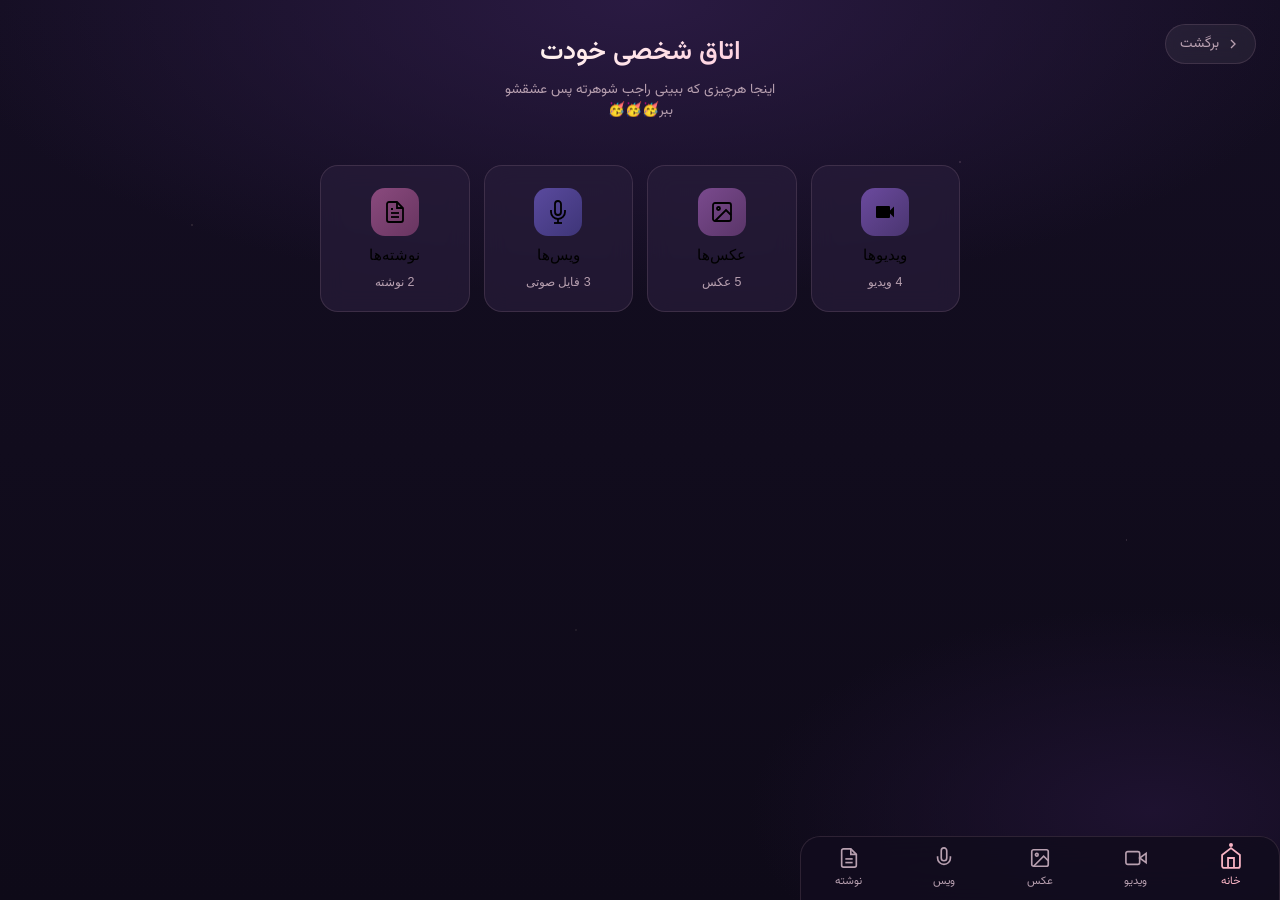
==== private.html @ 67fbe172 "Add files via upload" ====
<!DOCTYPE html>
<html lang="fa" dir="rtl">
<head>
  <meta charset="UTF-8">
  <meta name="viewport" content="width=device-width, initial-scale=1, viewport-fit=cover">
  <meta name="theme-color" content="#0e0a18">
  <meta name="description" content="اتاق خصوصی — Mimi">
  <title>اتاق خصوصی · Mimi</title>
  <link rel="preconnect" href="https://fonts.googleapis.com">
  <link rel="preconnect" href="https://fonts.gstatic.com" crossorigin>
  <link href="https://fonts.googleapis.com/css2?family=Vazirmatn:wght@300;400;500;600;700&display=swap" rel="stylesheet">
  <link rel="stylesheet" href="./css/main.css">
  <link rel="stylesheet" href="./css/private.css">
  <link rel="stylesheet" href="./css/animations.css">
  <link rel="stylesheet" href="./css/responsive.css">
</head>
<body class="private-page">
  <div class="private-bg" aria-hidden="true"></div>

  <header class="priv-header">
    <button class="back-btn" id="backBtn" type="button" aria-label="برگشت به صفحه اصلی">
      <svg width="16" height="16" viewBox="0 0 24 24" fill="none" stroke="currentColor" stroke-width="2">
        <path d="M9 18l6-6-6-6"/>
      </svg>
      برگشت
    </button>
    <h1 class="priv-title">اتاق شخصی خودت</h1>
    <p class="priv-subtitle">اینجا هرچیزی که ببینی راجب شوهرته پس عشقشو ببر🥳🥳🥳</p>
  </header>

  <div class="sections-wrap">
    <!-- Home / Categories -->
    <section class="section active" id="section-home" aria-label="صفحه اصلی خصوصی">
      <div class="cat-grid stagger">
        <button class="cat-card" data-section="videos" type="button">
          <div class="cat-icon videos" aria-hidden="true">
            <svg width="24" height="24" viewBox="0 0 24 24" fill="currentColor"><path d="M17 10.5V7a1 1 0 0 0-1-1H4a1 1 0 0 0-1 1v10a1 1 0 0 0 1 1h12a1 1 0 0 0 1-1v-3.5l4 4v-11l-4 4z"/></svg>
          </div>
          <span class="cat-label">ویدیوها</span>
          <span class="cat-count">—</span>
        </button>
        <button class="cat-card" data-section="photos" type="button">
          <div class="cat-icon photos" aria-hidden="true">
            <svg width="24" height="24" viewBox="0 0 24 24" fill="none" stroke="currentColor" stroke-width="1.8"><rect x="3" y="3" width="18" height="18" rx="2"/><circle cx="8.5" cy="8.5" r="1.5"/><path d="M21 15l-5-5L5 21"/></svg>
          </div>
          <span class="cat-label">عکس‌ها</span>
          <span class="cat-count">—</span>
        </button>
        <button class="cat-card" data-section="voices" type="button">
          <div class="cat-icon voices" aria-hidden="true">
            <svg width="24" height="24" viewBox="0 0 24 24" fill="none" stroke="currentColor" stroke-width="1.8"><path d="M12 1a3 3 0 0 0-3 3v8a3 3 0 0 0 6 0V4a3 3 0 0 0-3-3z"/><path d="M19 10v2a7 7 0 0 1-14 0v-2"/><line x1="12" y1="19" x2="12" y2="23"/><line x1="8" y1="23" x2="16" y2="23"/></svg>
          </div>
          <span class="cat-label">ویس‌ها</span>
          <span class="cat-count">—</span>
        </button>
        <button class="cat-card" data-section="texts" type="button">
          <div class="cat-icon texts" aria-hidden="true">
            <svg width="24" height="24" viewBox="0 0 24 24" fill="none" stroke="currentColor" stroke-width="1.8"><path d="M14 2H6a2 2 0 0 0-2 2v16a2 2 0 0 0 2 2h12a2 2 0 0 0 2-2V8z"/><path d="M14 2v6h6"/><line x1="16" y1="13" x2="8" y2="13"/><line x1="16" y1="17" x2="8" y2="17"/><line x1="10" y1="9" x2="8" y2="9"/></svg>
          </div>
          <span class="cat-label">نوشته‌ها</span>
          <span class="cat-count">—</span>
        </button>
      </div>
    </section>

    <!-- Videos -->
    <section class="section" id="section-videos" aria-label="ویدیوها">
      <div class="media-header">
        <h2 class="media-title">ویدیوها</h2>
        <span class="media-count" id="videoCount"></span>
      </div>
      <div class="video-grid" id="videoGrid"></div>
    </section>

    <!-- Photos -->
    <section class="section" id="section-photos" aria-label="عکس‌ها">
      <div class="media-header">
        <h2 class="media-title">عکس‌ها</h2>
        <span class="media-count" id="photoCount"></span>
      </div>
      <div class="photo-grid" id="photoGrid"></div>
    </section>

    <!-- Voices -->
    <section class="section" id="section-voices" aria-label="ویس‌ها">
      <div class="media-header">
        <h2 class="media-title">ویس‌ها</h2>
        <span class="media-count" id="voiceCount"></span>
      </div>
      <div class="voice-list" id="voiceList"></div>
    </section>

    <!-- Texts -->
    <section class="section" id="section-texts" aria-label="نوشته‌ها">
      <div class="media-header">
        <h2 class="media-title">نوشته‌ها</h2>
        <span class="media-count" id="textCount"></span>
      </div>
      <div class="text-list" id="textList"></div>
    </section>
  </div>

  <!-- Bottom Nav -->
  <nav class="bottom-nav" aria-label="منوی بخش‌ها">
    <button class="nav-item active" data-section="home" type="button" aria-label="خانه">
      <svg viewBox="0 0 24 24" fill="none" stroke="currentColor" stroke-width="1.8"><path d="M3 9l9-7 9 7v11a2 2 0 0 1-2 2H5a2 2 0 0 1-2-2z"/><polyline points="9 22 9 12 15 12 15 22"/></svg>
      <span>خانه</span>
    </button>
    <button class="nav-item" data-section="videos" type="button" aria-label="ویدیوها">
      <svg viewBox="0 0 24 24" fill="none" stroke="currentColor" stroke-width="1.8"><polygon points="23 7 16 12 23 17 23 7"/><rect x="1" y="5" width="15" height="14" rx="2"/></svg>
      <span>ویدیو</span>
    </button>
    <button class="nav-item" data-section="photos" type="button" aria-label="عکس‌ها">
      <svg viewBox="0 0 24 24" fill="none" stroke="currentColor" stroke-width="1.8"><rect x="3" y="3" width="18" height="18" rx="2"/><circle cx="8.5" cy="8.5" r="1.5"/><path d="M21 15l-5-5L5 21"/></svg>
      <span>عکس</span>
    </button>
    <button class="nav-item" data-section="voices" type="button" aria-label="ویس‌ها">
      <svg viewBox="0 0 24 24" fill="none" stroke="currentColor" stroke-width="1.8"><path d="M12 1a3 3 0 0 0-3 3v8a3 3 0 0 0 6 0V4a3 3 0 0 0-3-3z"/><path d="M19 10v2a7 7 0 0 1-14 0v-2"/></svg>
      <span>ویس</span>
    </button>
    <button class="nav-item" data-section="texts" type="button" aria-label="نوشته‌ها">
      <svg viewBox="0 0 24 24" fill="none" stroke="currentColor" stroke-width="1.8"><path d="M14 2H6a2 2 0 0 0-2 2v16a2 2 0 0 0 2 2h12a2 2 0 0 0 2-2V8z"/><path d="M14 2v6h6"/><line x1="16" y1="13" x2="8" y2="13"/><line x1="16" y1="17" x2="8" y2="17"/></svg>
      <span>نوشته</span>
    </button>
  </nav>

  <!-- Lightbox -->
  <div class="lightbox" id="lightbox" role="dialog" aria-modal="true" aria-label="نمایش عکس">
    <button class="lightbox-close" id="lightboxClose" type="button" aria-label="بستن">
      <svg width="20" height="20" viewBox="0 0 24 24" fill="none" stroke="currentColor" stroke-width="2"><path d="M18 6L6 18M6 6l12 12"/></svg>
    </button>
    <button class="lightbox-nav lightbox-prev" id="lightboxPrev" type="button" aria-label="عکس قبلی">
      <svg width="22" height="22" viewBox="0 0 24 24" fill="none" stroke="currentColor" stroke-width="2"><path d="M9 18l6-6-6-6"/></svg>
    </button>
    <button class="lightbox-nav lightbox-next" id="lightboxNext" type="button" aria-label="عکس بعدی">
      <svg width="22" height="22" viewBox="0 0 24 24" fill="none" stroke="currentColor" stroke-width="2"><path d="M15 18l-6-6 6-6"/></svg>
    </button>
    <div class="lightbox-img-wrap">
      <img class="lightbox-img" id="lightboxImg" src="" alt="">
    </div>
    <p class="lightbox-caption" id="lightboxCaption"></p>
  </div>

  <!-- Video Modal -->
  <div class="video-modal" id="videoModal" role="dialog" aria-modal="true" aria-label="پخش ویدیو">
    <button class="video-modal-close" id="videoModalClose" type="button" aria-label="بستن">
      <svg width="20" height="20" viewBox="0 0 24 24" fill="none" stroke="currentColor" stroke-width="2"><path d="M18 6L6 18M6 6l12 12"/></svg>
    </button>
    <div class="video-player-wrap">
      <video id="videoPlayer" controls playsinline preload="metadata"></video>
      <p class="video-modal-title" id="videoModalTitle"></p>
    </div>
  </div>

  <!-- Text Reading Modal -->
  <div class="text-modal" id="textModal" role="dialog" aria-modal="true" aria-label="خواندن نوشته">
    <div class="text-modal-sheet">
      <div class="text-modal-handle" aria-hidden="true"></div>
      <h2 class="text-modal-title" id="textModalTitle"></h2>
      <p class="text-modal-date" id="textModalDate"></p>
      <div class="text-modal-body" id="textModalBody"></div>
      <button class="text-modal-close-btn" id="textModalClose" type="button">بستن</button>
    </div>
  </div>

  <script src="./js/storage.js"></script>
  <script src="./js/media.js"></script>
  <script src="./js/private.js"></script>
</body>
</html>
---- css/main.css ----
/* ===== Mimi - Main Public Page Styles ===== */
:root {
  --bg-deep: #0f0a1a;
  --bg-mid: #1a1229;
  --bg-soft: #2a1f3d;
  --accent: #f8b4c4;
  --accent-soft: #ffd6e0;
  --accent-pink: #ff8fab;
  --text-primary: #fff8f5;
  --text-secondary: #e8d5e0;
  --text-muted: #b8a0b0;
  --glass: rgba(255, 255, 255, 0.08);
  --glass-border: rgba(255, 255, 255, 0.12);
  --shadow-soft: 0 8px 32px rgba(0, 0, 0, 0.35);
  --radius: 20px;
  --radius-sm: 14px;
  --font-main: 'Vazirmatn', 'Tahoma', system-ui, sans-serif;
  --transition: 0.28s cubic-bezier(0.4, 0, 0.2, 1);
}

*,
*::before,
*::after {
  box-sizing: border-box;
  margin: 0;
  padding: 0;
}

html {
  font-size: 16px;
  -webkit-text-size-adjust: 100%;
  scroll-behavior: smooth;
}

body {
  font-family: var(--font-main);
  background: var(--bg-deep);
  color: var(--text-primary);
  min-height: 100dvh;
  overflow-x: hidden;
  line-height: 1.6;
  direction: rtl;
  -webkit-font-smoothing: antialiased;
}

/* Background scene */
.scene {
  position: fixed;
  inset: 0;
  z-index: 0;
  background:
    radial-gradient(ellipse 120% 80% at 50% 20%, #3d2a5c 0%, transparent 55%),
    radial-gradient(ellipse 80% 60% at 80% 80%, #2a1840 0%, transparent 50%),
    linear-gradient(180deg, #1a1028 0%, #0f0a1a 100%);
  overflow: hidden;
}

.scene::before {
  content: '';
  position: absolute;
  inset: 0;
  background-image:
    radial-gradient(1.5px 1.5px at 20% 30%, rgba(255, 220, 180, 0.7), transparent),
    radial-gradient(1px 1px at 70% 15%, rgba(255, 200, 220, 0.6), transparent),
    radial-gradient(1.5px 1.5px at 40% 70%, rgba(255, 230, 200, 0.5), transparent),
    radial-gradient(1px 1px at 85% 55%, rgba(255, 210, 230, 0.55), transparent),
    radial-gradient(1px 1px at 10% 80%, rgba(255, 220, 200, 0.4), transparent),
    radial-gradient(1.5px 1.5px at 55% 40%, rgba(255, 200, 210, 0.5), transparent);
  background-size: 100% 100%;
  animation: twinkle 8s ease-in-out infinite alternate;
  pointer-events: none;
}

@keyframes twinkle {
  0% { opacity: 0.6; }
  100% { opacity: 1; }
}

/* Soft window glow */
.window-glow {
  position: absolute;
  top: 8%;
  left: 50%;
  transform: translateX(-50%);
  width: min(90vw, 420px);
  height: min(55vh, 480px);
  background: radial-gradient(ellipse at center, rgba(255, 180, 200, 0.18) 0%, transparent 70%);
  border-radius: 50% 50% 40% 40%;
  filter: blur(40px);
  pointer-events: none;
  z-index: 1;
}

/* Main content */
.main-content {
  position: relative;
  z-index: 10;
  min-height: 100dvh;
  display: flex;
  flex-direction: column;
  align-items: center;
  justify-content: center;
  padding: 24px 20px 40px;
  text-align: center;
}

.logo {
  font-size: clamp(2.8rem, 10vw, 4.2rem);
  font-weight: 600;
  letter-spacing: 0.02em;
  background: linear-gradient(135deg, #fff5f0 0%, #ffd0e0 40%, #f8b4c4 100%);
  -webkit-background-clip: text;
  background-clip: text;
  color: transparent;
  text-shadow: 0 0 40px rgba(255, 180, 200, 0.35);
  margin-bottom: 8px;
  animation: fadeUp 0.9s ease both;
}

.greeting {
  font-size: clamp(1.05rem, 3.5vw, 1.25rem);
  color: var(--text-secondary);
  margin-bottom: 6px;
  animation: fadeUp 0.9s 0.15s ease both;
}

.sub-greeting {
  font-size: clamp(0.9rem, 3vw, 1.05rem);
  color: var(--text-muted);
  margin-bottom: 28px;
  max-width: 280px;
  animation: fadeUp 0.9s 0.25s ease both;
}

.cta-btn {
  display: inline-flex;
  align-items: center;
  gap: 8px;
  padding: 14px 28px;
  background: linear-gradient(135deg, rgba(255, 180, 200, 0.25), rgba(255, 150, 180, 0.18));
  border: 1px solid rgba(255, 200, 220, 0.35);
  border-radius: 999px;
  color: var(--text-primary);
  font-size: 0.98rem;
  font-family: inherit;
  cursor: pointer;
  transition: var(--transition);
  backdrop-filter: blur(12px);
  -webkit-backdrop-filter: blur(12px);
  box-shadow: 0 4px 24px rgba(255, 150, 180, 0.15);
  animation: fadeUp 0.9s 0.35s ease both;
  min-height: 48px;
}

.cta-btn:hover {
  background: linear-gradient(135deg, rgba(255, 180, 200, 0.35), rgba(255, 150, 180, 0.28));
  transform: translateY(-2px);
  box-shadow: 0 8px 28px rgba(255, 150, 180, 0.25);
}

.cta-btn:active {
  transform: scale(0.97);
}

/* Lock button */
.lock-btn {
  position: fixed;
  top: 18px;
  left: 18px;
  z-index: 100;
  width: 46px;
  height: 46px;
  border-radius: 50%;
  background: var(--glass);
  border: 1px solid var(--glass-border);
  backdrop-filter: blur(16px);
  -webkit-backdrop-filter: blur(16px);
  display: flex;
  align-items: center;
  justify-content: center;
  cursor: pointer;
  transition: var(--transition);
  box-shadow: var(--shadow-soft);
  color: var(--accent-soft);
}

.lock-btn svg {
  width: 20px;
  height: 20px;
  transition: var(--transition);
}

.lock-btn:hover {
  background: rgba(255, 180, 200, 0.18);
  border-color: rgba(255, 200, 220, 0.4);
  box-shadow: 0 0 20px rgba(255, 180, 200, 0.25);
}

.lock-btn:hover svg {
  transform: scale(1.08);
}

.lock-btn:active {
  transform: scale(0.92);
}

/* Send photo button (near lock) */
.send-photo-btn {
  position: fixed;
  top: 18px;
  right: 18px;
  z-index: 100;
  display: inline-flex;
  align-items: center;
  gap: 8px;
  padding: 10px 14px;
  min-height: 46px;
  border-radius: 999px;
  background: var(--glass);
  border: 1px solid var(--glass-border);
  backdrop-filter: blur(16px);
  -webkit-backdrop-filter: blur(16px);
  color: var(--accent-soft);
  font-size: 0.82rem;
  font-family: inherit;
  font-weight: 500;
  text-decoration: none;
  cursor: pointer;
  transition: var(--transition);
  box-shadow: var(--shadow-soft);
  max-width: calc(100vw - 90px);
}

.send-photo-btn svg {
  width: 18px;
  height: 18px;
  flex-shrink: 0;
}

.send-photo-btn span {
  white-space: nowrap;
  overflow: hidden;
  text-overflow: ellipsis;
}

.send-photo-btn:hover {
  background: rgba(255, 180, 200, 0.18);
  border-color: rgba(255, 200, 220, 0.4);
  box-shadow: 0 0 20px rgba(255, 180, 200, 0.22);
  color: var(--text-primary);
}

.send-photo-btn:active {
  transform: scale(0.96);
}

@media (max-width: 380px) {
  .send-photo-btn {
    padding: 10px 12px;
    font-size: 0.75rem;
    gap: 6px;
  }
  .send-photo-btn svg {
    width: 16px;
    height: 16px;
  }
}

/* Decorative elements */
.deco-heart {
  position: absolute;
  opacity: 0.15;
  pointer-events: none;
  animation: float 6s ease-in-out infinite;
}

.deco-heart.one {
  top: 18%;
  right: 12%;
  font-size: 1.4rem;
  animation-delay: 0s;
}

.deco-heart.two {
  bottom: 22%;
  left: 10%;
  font-size: 1.1rem;
  animation-delay: 2s;
}

@keyframes float {
  0%, 100% { transform: translateY(0); }
  50% { transform: translateY(-12px); }
}

@keyframes fadeUp {
  from {
    opacity: 0;
    transform: translateY(18px);
  }
  to {
    opacity: 1;
    transform: translateY(0);
  }
}

/* ===== Password Modal ===== */
.modal-overlay {
  position: fixed;
  inset: 0;
  z-index: 1000;
  background: rgba(10, 6, 18, 0.72);
  backdrop-filter: blur(10px);
  -webkit-backdrop-filter: blur(10px);
  display: flex;
  align-items: center;
  justify-content: center;
  padding: 20px;
  opacity: 0;
  visibility: hidden;
  transition: opacity 0.3s ease, visibility 0.3s ease;
}

.modal-overlay.active {
  opacity: 1;
  visibility: visible;
}

.modal {
  width: 100%;
  max-width: 340px;
  background: linear-gradient(160deg, rgba(45, 32, 65, 0.95), rgba(30, 20, 48, 0.98));
  border: 1px solid rgba(255, 200, 220, 0.18);
  border-radius: 24px;
  padding: 28px 24px 22px;
  box-shadow: 0 24px 60px rgba(0, 0, 0, 0.5);
  position: relative;
  transform: scale(0.92) translateY(12px);
  transition: transform 0.32s cubic-bezier(0.34, 1.4, 0.64, 1);
}

.modal-overlay.active .modal {
  transform: scale(1) translateY(0);
}

.modal.shake {
  animation: modalShake 0.45s ease;
}

@keyframes modalShake {
  0%, 100% { transform: translateX(0); }
  20% { transform: translateX(-8px); }
  40% { transform: translateX(8px); }
  60% { transform: translateX(-5px); }
  80% { transform: translateX(5px); }
}

.modal-close {
  position: absolute;
  top: 14px;
  left: 14px;
  width: 36px;
  height: 36px;
  border-radius: 50%;
  background: transparent;
  border: none;
  color: var(--text-muted);
  cursor: pointer;
  display: flex;
  align-items: center;
  justify-content: center;
  transition: var(--transition);
}

.modal-close:hover {
  color: var(--text-primary);
  background: rgba(255, 255, 255, 0.08);
}

.modal-icon {
  width: 48px;
  height: 48px;
  margin: 0 auto 16px;
  background: rgba(255, 180, 200, 0.12);
  border-radius: 50%;
  display: flex;
  align-items: center;
  justify-content: center;
  color: var(--accent);
}

.modal-icon svg {
  width: 24px;
  height: 24px;
}

.modal-title {
  font-size: 1.05rem;
  font-weight: 500;
  text-align: center;
  margin-bottom: 8px;
  color: var(--text-primary);
}

.modal-desc {
  font-size: 0.88rem;
  color: var(--text-muted);
  text-align: center;
  margin-bottom: 22px;
  line-height: 1.55;
}

.password-wrap {
  position: relative;
  margin-bottom: 12px;
}

.password-input {
  width: 100%;
  padding: 14px 48px 14px 16px;
  background: rgba(0, 0, 0, 0.28);
  border: 1px solid rgba(255, 200, 220, 0.2);
  border-radius: 14px;
  color: var(--text-primary);
  font-size: 1.15rem;
  font-family: inherit;
  letter-spacing: 0.25em;
  text-align: center;
  outline: none;
  transition: var(--transition);
  direction: ltr;
}

.password-input:focus {
  border-color: rgba(255, 180, 200, 0.5);
  box-shadow: 0 0 0 3px rgba(255, 180, 200, 0.12);
}

.password-input::placeholder {
  letter-spacing: 0.1em;
  color: var(--text-muted);
  opacity: 0.6;
}

.toggle-pass {
  position: absolute;
  left: 12px;
  top: 50%;
  transform: translateY(-50%);
  background: none;
  border: none;
  color: var(--text-muted);
  cursor: pointer;
  padding: 6px;
  display: flex;
  transition: var(--transition);
}

.toggle-pass:hover {
  color: var(--accent);
}

.error-msg {
  font-size: 0.82rem;
  color: #ff9aab;
  text-align: center;
  min-height: 22px;
  margin-bottom: 10px;
  opacity: 0;
  transition: opacity 0.25s ease;
}

.error-msg.show {
  opacity: 1;
}

.enter-btn {
  width: 100%;
  padding: 14px;
  background: linear-gradient(135deg, #ff9eb5, #f8b4c4);
  border: none;
  border-radius: 14px;
  color: #2a1520;
  font-size: 1.05rem;
  font-weight: 600;
  font-family: inherit;
  cursor: pointer;
  transition: var(--transition);
  min-height: 50px;
  box-shadow: 0 6px 20px rgba(255, 150, 180, 0.3);
}

.enter-btn:hover {
  transform: translateY(-1px);
  box-shadow: 0 8px 24px rgba(255, 150, 180, 0.4);
}

.enter-btn:active {
  transform: scale(0.98);
}

.enter-btn:disabled {
  opacity: 0.55;
  cursor: not-allowed;
  transform: none;
}

.close-text-btn {
  display: block;
  width: 100%;
  margin-top: 12px;
  padding: 10px;
  background: none;
  border: none;
  color: var(--text-muted);
  font-size: 0.9rem;
  font-family: inherit;
  cursor: pointer;
  transition: var(--transition);
}

.close-text-btn:hover {
  color: var(--text-secondary);
}

/* Footer hint */
.page-label {
  position: fixed;
  bottom: 16px;
  left: 0;
  right: 0;
  text-align: center;
  font-size: 0.78rem;
  color: rgba(255, 220, 230, 0.35);
  z-index: 5;
  pointer-events: none;
}

/* Reduced motion */
@media (prefers-reduced-motion: reduce) {
  *,
  *::before,
  *::after {
    animation-duration: 0.01ms !important;
    animation-iteration-count: 1 !important;
    transition-duration: 0.01ms !important;
  }
}
---- css/private.css ----
/* ===== Mimi - Private Memories Room ===== */
:root {
  --priv-bg: #0e0a18;
  --priv-card: rgba(40, 28, 58, 0.72);
  --priv-card-hover: rgba(55, 38, 75, 0.85);
  --priv-border: rgba(255, 200, 220, 0.12);
  --priv-accent: #f8b4c4;
  --priv-accent-soft: #ffd6e0;
  --priv-text: #fff8f5;
  --priv-muted: #b8a0b0;
  --priv-pink: #ff8fab;
  --radius: 18px;
  --radius-sm: 12px;
  --nav-height: 64px;
  --header-h: 120px;
}

body.private-page {
  background: var(--priv-bg);
  color: var(--priv-text);
  min-height: 100dvh;
  padding-bottom: calc(var(--nav-height) + env(safe-area-inset-bottom, 0px) + 12px);
}

.private-bg {
  position: fixed;
  inset: 0;
  z-index: 0;
  background:
    radial-gradient(ellipse 100% 60% at 50% 0%, #2a1a42 0%, transparent 55%),
    radial-gradient(ellipse 70% 50% at 90% 90%, #1e1230 0%, transparent 45%),
    linear-gradient(180deg, #140e22 0%, #0e0a18 100%);
  pointer-events: none;
}

.private-bg::after {
  content: '';
  position: absolute;
  inset: 0;
  background-image:
    radial-gradient(1px 1px at 15% 25%, rgba(255, 220, 200, 0.5), transparent),
    radial-gradient(1.2px 1.2px at 75% 18%, rgba(255, 200, 220, 0.45), transparent),
    radial-gradient(1px 1px at 45% 70%, rgba(255, 230, 210, 0.35), transparent),
    radial-gradient(1px 1px at 88% 60%, rgba(255, 210, 230, 0.4), transparent);
  opacity: 0.7;
  pointer-events: none;
}

/* Header */
.priv-header {
  position: relative;
  z-index: 20;
  padding: 16px 18px 12px;
  display: flex;
  flex-direction: column;
  align-items: center;
  text-align: center;
  opacity: 0;
  transform: translateY(-16px);
  animation: privIn 0.6s 0.15s ease forwards;
}

.back-btn {
  position: absolute;
  top: 16px;
  right: 16px;
  display: inline-flex;
  align-items: center;
  gap: 6px;
  padding: 8px 14px;
  background: rgba(255, 255, 255, 0.06);
  border: 1px solid var(--priv-border);
  border-radius: 999px;
  color: var(--priv-muted);
  font-size: 0.88rem;
  font-family: inherit;
  cursor: pointer;
  transition: 0.25s ease;
  min-height: 40px;
  backdrop-filter: blur(8px);
}

.back-btn:hover {
  background: rgba(255, 255, 255, 0.1);
  color: var(--priv-text);
}

.back-btn:active {
  transform: scale(0.96);
}

.priv-title {
  font-size: clamp(1.35rem, 5vw, 1.65rem);
  font-weight: 600;
  margin-top: 8px;
  margin-bottom: 6px;
  background: linear-gradient(135deg, #fff5f0, #ffd0e0);
  -webkit-background-clip: text;
  background-clip: text;
  color: transparent;
}

.priv-subtitle {
  font-size: 0.85rem;
  color: var(--priv-muted);
  max-width: 280px;
  line-height: 1.5;
}

/* Section content */
.sections-wrap {
  position: relative;
  z-index: 10;
  padding: 12px 14px 20px;
  max-width: 720px;
  margin: 0 auto;
}

.section {
  display: none;
  opacity: 0;
  transform: translateY(10px);
}

.section.active {
  display: block;
  animation: sectionIn 0.4s ease forwards;
}

@keyframes sectionIn {
  to {
    opacity: 1;
    transform: translateY(0);
  }
}

@keyframes privIn {
  to {
    opacity: 1;
    transform: translateY(0);
  }
}

/* Category cards on home tab */
.cat-grid {
  display: grid;
  grid-template-columns: repeat(2, 1fr);
  gap: 12px;
  margin-top: 8px;
  opacity: 0;
  animation: privIn 0.55s 0.35s ease forwards;
}

.cat-card {
  background: var(--priv-card);
  border: 1px solid var(--priv-border);
  border-radius: var(--radius);
  padding: 22px 14px;
  display: flex;
  flex-direction: column;
  align-items: center;
  gap: 10px;
  cursor: pointer;
  transition: 0.28s ease;
  backdrop-filter: blur(12px);
  -webkit-backdrop-filter: blur(12px);
  min-height: 120px;
  text-align: center;
}

.cat-card:hover {
  background: var(--priv-card-hover);
  border-color: rgba(255, 200, 220, 0.22);
  transform: translateY(-3px);
  box-shadow: 0 12px 28px rgba(0, 0, 0, 0.3);
}

.cat-card:active {
  transform: scale(0.97);
}

.cat-icon {
  width: 48px;
  height: 48px;
  border-radius: 14px;
  display: flex;
  align-items: center;
  justify-content: center;
  font-size: 1.4rem;
}

.cat-icon.videos { background: linear-gradient(135deg, #6b4a9e, #4a3570); }
.cat-icon.photos { background: linear-gradient(135deg, #7a4a8e, #5a3568); }
.cat-icon.voices { background: linear-gradient(135deg, #5a4a9e, #3e3578); }
.cat-icon.texts  { background: linear-gradient(135deg, #8a4a7e, #683560); }

.cat-label {
  font-size: 0.95rem;
  font-weight: 500;
}

.cat-count {
  font-size: 0.78rem;
  color: var(--priv-muted);
}

/* Bottom Navigation */
.bottom-nav {
  position: fixed;
  bottom: 0;
  left: 0;
  right: 0;
  z-index: 50;
  height: calc(var(--nav-height) + env(safe-area-inset-bottom, 0px));
  padding-bottom: env(safe-area-inset-bottom, 0px);
  background: rgba(18, 12, 30, 0.92);
  border-top: 1px solid var(--priv-border);
  backdrop-filter: blur(20px);
  -webkit-backdrop-filter: blur(20px);
  display: flex;
  align-items: center;
  justify-content: space-around;
  opacity: 0;
  transform: translateY(20px);
  animation: privIn 0.5s 0.45s ease forwards;
}

.nav-item {
  flex: 1;
  display: flex;
  flex-direction: column;
  align-items: center;
  justify-content: center;
  gap: 4px;
  padding: 8px 4px;
  background: none;
  border: none;
  color: var(--priv-muted);
  font-size: 0.7rem;
  font-family: inherit;
  cursor: pointer;
  transition: 0.25s ease;
  min-height: 52px;
  position: relative;
}

.nav-item svg {
  width: 22px;
  height: 22px;
  transition: 0.25s ease;
}

.nav-item.active {
  color: var(--priv-accent);
}

.nav-item.active svg {
  transform: scale(1.08);
}

.nav-item:active {
  transform: scale(0.94);
}

.nav-item::after {
  content: '';
  position: absolute;
  top: 4px;
  width: 4px;
  height: 4px;
  border-radius: 50%;
  background: var(--priv-accent);
  opacity: 0;
  transition: 0.25s ease;
}

.nav-item.active::after {
  opacity: 1;
}

/* ===== Media Grids ===== */
.media-header {
  display: flex;
  align-items: center;
  justify-content: space-between;
  margin-bottom: 14px;
  padding: 0 2px;
}

.media-title {
  font-size: 1.1rem;
  font-weight: 500;
}

.media-count {
  font-size: 0.8rem;
  color: var(--priv-muted);
}

/* Video grid */
.video-grid {
  display: grid;
  grid-template-columns: repeat(2, 1fr);
  gap: 12px;
}

.video-card {
  background: var(--priv-card);
  border: 1px solid var(--priv-border);
  border-radius: var(--radius-sm);
  overflow: hidden;
  cursor: pointer;
  transition: 0.28s ease;
}

.video-card:hover {
  border-color: rgba(255, 200, 220, 0.25);
  transform: translateY(-2px);
  box-shadow: 0 10px 24px rgba(0, 0, 0, 0.28);
}

.video-thumb {
  position: relative;
  aspect-ratio: 16 / 10;
  background: #1a1228;
  overflow: hidden;
}

.video-thumb img {
  width: 100%;
  height: 100%;
  object-fit: cover;
  display: block;
}

.video-thumb .play-overlay {
  position: absolute;
  inset: 0;
  display: flex;
  align-items: center;
  justify-content: center;
  background: rgba(0, 0, 0, 0.25);
  transition: 0.25s ease;
}

.video-card:hover .play-overlay {
  background: rgba(0, 0, 0, 0.4);
}

.play-circle {
  width: 42px;
  height: 42px;
  border-radius: 50%;
  background: rgba(255, 255, 255, 0.9);
  display: flex;
  align-items: center;
  justify-content: center;
  color: #2a1520;
}

.play-circle svg {
  width: 18px;
  height: 18px;
  margin-left: 2px;
}

.video-duration {
  position: absolute;
  bottom: 6px;
  left: 6px;
  background: rgba(0, 0, 0, 0.65);
  padding: 2px 7px;
  border-radius: 6px;
  font-size: 0.72rem;
  color: #fff;
}

.video-info {
  padding: 10px 10px 12px;
}

.video-name {
  font-size: 0.88rem;
  font-weight: 500;
  margin-bottom: 3px;
  white-space: nowrap;
  overflow: hidden;
  text-overflow: ellipsis;
}

.video-date {
  font-size: 0.75rem;
  color: var(--priv-muted);
}

/* Photo grid */
.photo-grid {
  display: grid;
  grid-template-columns: repeat(2, 1fr);
  gap: 10px;
}

.photo-card {
  position: relative;
  aspect-ratio: 1;
  border-radius: var(--radius-sm);
  overflow: hidden;
  cursor: pointer;
  background: #1a1228;
  border: 1px solid var(--priv-border);
  transition: 0.28s ease;
}

.photo-card:hover {
  transform: scale(1.02);
  box-shadow: 0 8px 20px rgba(0, 0, 0, 0.3);
}

.photo-card img {
  width: 100%;
  height: 100%;
  object-fit: cover;
  display: block;
  transition: 0.35s ease;
}

.photo-card:hover img {
  transform: scale(1.05);
}

/* Voice list */
.voice-list {
  display: flex;
  flex-direction: column;
  gap: 10px;
}

.voice-card {
  background: var(--priv-card);
  border: 1px solid var(--priv-border);
  border-radius: var(--radius-sm);
  padding: 14px 14px 12px;
  display: flex;
  flex-direction: column;
  gap: 10px;
  transition: 0.25s ease;
}

.voice-card.playing {
  border-color: rgba(255, 180, 200, 0.35);
  background: rgba(50, 35, 70, 0.85);
}

.voice-top {
  display: flex;
  align-items: center;
  gap: 12px;
}

.voice-play-btn {
  width: 42px;
  height: 42px;
  border-radius: 50%;
  background: linear-gradient(135deg, #ff9eb5, #f8b4c4);
  border: none;
  color: #2a1520;
  display: flex;
  align-items: center;
  justify-content: center;
  cursor: pointer;
  flex-shrink: 0;
  transition: 0.25s ease;
}

.voice-play-btn:active {
  transform: scale(0.92);
}

.voice-play-btn svg {
  width: 18px;
  height: 18px;
}

.voice-meta {
  flex: 1;
  min-width: 0;
}

.voice-title {
  font-size: 0.92rem;
  font-weight: 500;
  white-space: nowrap;
  overflow: hidden;
  text-overflow: ellipsis;
}

.voice-date {
  font-size: 0.75rem;
  color: var(--priv-muted);
}

.voice-duration {
  font-size: 0.78rem;
  color: var(--priv-muted);
  flex-shrink: 0;
}

.voice-progress-wrap {
  display: flex;
  align-items: center;
  gap: 8px;
}

.voice-progress {
  flex: 1;
  height: 4px;
  background: rgba(255, 255, 255, 0.1);
  border-radius: 4px;
  overflow: hidden;
  cursor: pointer;
}

.voice-progress-bar {
  height: 100%;
  width: 0%;
  background: linear-gradient(90deg, #ff9eb5, #f8b4c4);
  border-radius: 4px;
  transition: width 0.1s linear;
}

.waveform {
  display: flex;
  align-items: center;
  gap: 2px;
  height: 18px;
  opacity: 0.5;
}

.waveform span {
  width: 3px;
  background: var(--priv-accent);
  border-radius: 2px;
  transition: height 0.15s ease;
}

/* Text / Letters */
.text-list {
  display: flex;
  flex-direction: column;
  gap: 10px;
}

.text-card {
  background: var(--priv-card);
  border: 1px solid var(--priv-border);
  border-radius: var(--radius-sm);
  padding: 16px;
  cursor: pointer;
  transition: 0.28s ease;
  text-align: right;
}

.text-card:hover {
  background: var(--priv-card-hover);
  border-color: rgba(255, 200, 220, 0.22);
  transform: translateY(-2px);
}

.text-card:active {
  transform: scale(0.98);
}

.text-card-title {
  font-size: 0.98rem;
  font-weight: 500;
  margin-bottom: 6px;
}

.text-card-preview {
  font-size: 0.82rem;
  color: var(--priv-muted);
  line-height: 1.55;
  display: -webkit-box;
  -webkit-line-clamp: 2;
  -webkit-box-orient: vertical;
  overflow: hidden;
  margin-bottom: 8px;
}

.text-card-date {
  font-size: 0.75rem;
  color: var(--priv-muted);
  opacity: 0.8;
}

/* Empty state */
.empty-state {
  text-align: center;
  padding: 48px 20px;
  color: var(--priv-muted);
}

.empty-icon {
  font-size: 2.4rem;
  margin-bottom: 14px;
  opacity: 0.7;
}

.empty-title {
  font-size: 1rem;
  margin-bottom: 6px;
  color: var(--priv-text);
}

.empty-desc {
  font-size: 0.85rem;
  line-height: 1.5;
  max-width: 240px;
  margin: 0 auto;
}

/* ===== Lightbox ===== */
.lightbox {
  position: fixed;
  inset: 0;
  z-index: 2000;
  background: rgba(5, 3, 12, 0.94);
  display: flex;
  flex-direction: column;
  align-items: center;
  justify-content: center;
  opacity: 0;
  visibility: hidden;
  transition: opacity 0.3s ease, visibility 0.3s ease;
  padding: 16px;
}

.lightbox.active {
  opacity: 1;
  visibility: visible;
}

.lightbox-img-wrap {
  position: relative;
  max-width: 100%;
  max-height: 75vh;
  display: flex;
  align-items: center;
  justify-content: center;
}

.lightbox-img {
  max-width: 100%;
  max-height: 75vh;
  object-fit: contain;
  border-radius: 10px;
  user-select: none;
  -webkit-user-drag: none;
}

.lightbox-close {
  position: absolute;
  top: 16px;
  left: 16px;
  width: 42px;
  height: 42px;
  border-radius: 50%;
  background: rgba(255, 255, 255, 0.1);
  border: none;
  color: #fff;
  cursor: pointer;
  display: flex;
  align-items: center;
  justify-content: center;
  z-index: 10;
}

.lightbox-nav {
  position: absolute;
  top: 50%;
  transform: translateY(-50%);
  width: 44px;
  height: 44px;
  border-radius: 50%;
  background: rgba(255, 255, 255, 0.12);
  border: none;
  color: #fff;
  cursor: pointer;
  display: flex;
  align-items: center;
  justify-content: center;
  z-index: 10;
  transition: 0.25s ease;
}

.lightbox-nav:hover {
  background: rgba(255, 255, 255, 0.22);
}

.lightbox-prev { right: 12px; }
.lightbox-next { left: 12px; }

.lightbox-caption {
  margin-top: 14px;
  text-align: center;
  color: var(--priv-muted);
  font-size: 0.88rem;
}

/* ===== Video Player Modal ===== */
.video-modal {
  position: fixed;
  inset: 0;
  z-index: 2000;
  background: rgba(5, 3, 12, 0.96);
  display: flex;
  flex-direction: column;
  align-items: center;
  justify-content: center;
  opacity: 0;
  visibility: hidden;
  transition: opacity 0.3s ease, visibility 0.3s ease;
  padding: 12px;
}

.video-modal.active {
  opacity: 1;
  visibility: visible;
}

.video-modal-close {
  position: absolute;
  top: 14px;
  left: 14px;
  width: 42px;
  height: 42px;
  border-radius: 50%;
  background: rgba(255, 255, 255, 0.1);
  border: none;
  color: #fff;
  cursor: pointer;
  display: flex;
  align-items: center;
  justify-content: center;
  z-index: 10;
}

.video-player-wrap {
  width: 100%;
  max-width: 800px;
}

.video-player-wrap video {
  width: 100%;
  max-height: 70vh;
  border-radius: 12px;
  background: #000;
}

.video-modal-title {
  margin-top: 12px;
  font-size: 0.95rem;
  color: var(--priv-text);
  text-align: center;
}

/* ===== Text Reading Modal ===== */
.text-modal {
  position: fixed;
  inset: 0;
  z-index: 2000;
  background: rgba(8, 5, 16, 0.92);
  backdrop-filter: blur(12px);
  display: flex;
  align-items: flex-end;
  justify-content: center;
  opacity: 0;
  visibility: hidden;
  transition: opacity 0.3s ease, visibility 0.3s ease;
}

.text-modal.active {
  opacity: 1;
  visibility: visible;
}

.text-modal-sheet {
  width: 100%;
  max-width: 520px;
  max-height: 85vh;
  background: linear-gradient(180deg, #2a1e3d, #1a1228);
  border-radius: 24px 24px 0 0;
  border: 1px solid var(--priv-border);
  border-bottom: none;
  padding: 20px 20px 32px;
  overflow-y: auto;
  transform: translateY(40px);
  transition: transform 0.35s cubic-bezier(0.34, 1.2, 0.64, 1);
}

.text-modal.active .text-modal-sheet {
  transform: translateY(0);
}

.text-modal-handle {
  width: 40px;
  height: 4px;
  background: rgba(255, 255, 255, 0.2);
  border-radius: 4px;
  margin: 0 auto 16px;
}

.text-modal-title {
  font-size: 1.15rem;
  font-weight: 600;
  margin-bottom: 6px;
  text-align: right;
}

.text-modal-date {
  font-size: 0.8rem;
  color: var(--priv-muted);
  margin-bottom: 18px;
  text-align: right;
}

.text-modal-body {
  font-size: 0.95rem;
  line-height: 1.85;
  color: var(--priv-text);
  text-align: right;
  white-space: pre-wrap;
}

.text-modal-close-btn {
  display: block;
  width: 100%;
  margin-top: 24px;
  padding: 12px;
  background: rgba(255, 255, 255, 0.08);
  border: 1px solid var(--priv-border);
  border-radius: 12px;
  color: var(--priv-muted);
  font-family: inherit;
  font-size: 0.9rem;
  cursor: pointer;
  transition: 0.25s ease;
}

.text-modal-close-btn:hover {
  background: rgba(255, 255, 255, 0.12);
  color: var(--priv-text);
}

/* Desktop adjustments */
@media (min-width: 768px) {
  .text-modal {
    align-items: center;
  }
  .text-modal-sheet {
    border-radius: 20px;
    border-bottom: 1px solid var(--priv-border);
    max-height: 80vh;
  }
}
---- css/animations.css ----
/* ===== Shared Animations ===== */

@keyframes fadeIn {
  from { opacity: 0; }
  to { opacity: 1; }
}

@keyframes fadeUp {
  from {
    opacity: 0;
    transform: translateY(16px);
  }
  to {
    opacity: 1;
    transform: translateY(0);
  }
}

@keyframes scaleIn {
  from {
    opacity: 0;
    transform: scale(0.94);
  }
  to {
    opacity: 1;
    transform: scale(1);
  }
}

@keyframes softPulse {
  0%, 100% { opacity: 0.6; }
  50% { opacity: 1; }
}

@keyframes unlockGlow {
  0% { box-shadow: 0 0 0 0 rgba(255, 180, 200, 0.4); }
  70% { box-shadow: 0 0 0 12px rgba(255, 180, 200, 0); }
  100% { box-shadow: 0 0 0 0 rgba(255, 180, 200, 0); }
}

.lock-btn.unlocking {
  animation: unlockGlow 0.6s ease;
}

/* Stagger children */
.stagger > * {
  opacity: 0;
  animation: fadeUp 0.45s ease forwards;
}

.stagger > *:nth-child(1) { animation-delay: 0.05s; }
.stagger > *:nth-child(2) { animation-delay: 0.12s; }
.stagger > *:nth-child(3) { animation-delay: 0.19s; }
.stagger > *:nth-child(4) { animation-delay: 0.26s; }
.stagger > *:nth-child(5) { animation-delay: 0.33s; }
.stagger > *:nth-child(6) { animation-delay: 0.40s; }
.stagger > *:nth-child(7) { animation-delay: 0.47s; }
.stagger > *:nth-child(8) { animation-delay: 0.54s; }

@media (prefers-reduced-motion: reduce) {
  .stagger > * {
    animation: none;
    opacity: 1;
  }
}
---- css/responsive.css ----
/* ===== Responsive - Mobile First ===== */

/* Small phones 360-390 */
@media (max-width: 380px) {
  .logo {
    font-size: 2.6rem;
  }
  .cat-grid {
    gap: 10px;
  }
  .cat-card {
    padding: 18px 10px;
    min-height: 110px;
  }
  .video-grid,
  .photo-grid {
    gap: 8px;
  }
}

/* Phones up to 480 */
@media (min-width: 400px) {
  .sections-wrap {
    padding: 14px 18px 24px;
  }
}

/* Larger phones / small tablets */
@media (min-width: 480px) {
  .photo-grid {
    grid-template-columns: repeat(3, 1fr);
  }
  .video-grid {
    grid-template-columns: repeat(2, 1fr);
  }
}

/* Tablets */
@media (min-width: 640px) {
  .cat-grid {
    grid-template-columns: repeat(4, 1fr);
    gap: 14px;
  }
  .cat-card {
    min-height: 130px;
  }
  .video-grid {
    grid-template-columns: repeat(3, 1fr);
  }
  .photo-grid {
    grid-template-columns: repeat(3, 1fr);
  }
  .sections-wrap {
    max-width: 680px;
  }
}

/* Desktop */
@media (min-width: 768px) {
  .lock-btn {
    top: 24px;
    left: 24px;
    width: 50px;
    height: 50px;
  }
  .lock-btn svg {
    width: 22px;
    height: 22px;
  }
  .send-photo-btn {
    top: 24px;
    right: 24px;
    font-size: 0.88rem;
    padding: 11px 16px;
  }
  .main-content {
    padding: 40px;
  }
  .modal {
    max-width: 360px;
  }
  .sections-wrap {
    max-width: 780px;
    padding: 20px 24px 40px;
  }
  .priv-header {
    padding: 24px 24px 16px;
  }
  .back-btn {
    top: 24px;
    right: 24px;
  }
  .video-grid {
    grid-template-columns: repeat(3, 1fr);
    gap: 16px;
  }
  .photo-grid {
    grid-template-columns: repeat(4, 1fr);
    gap: 12px;
  }
  .bottom-nav {
    max-width: 480px;
    left: 50%;
    transform: translateX(-50%);
    border-radius: 20px 20px 0 0;
    border-left: 1px solid var(--priv-border);
    border-right: 1px solid var(--priv-border);
  }
  body.private-page {
    padding-bottom: calc(var(--nav-height) + 20px);
  }
}

@media (min-width: 1024px) {
  .sections-wrap {
    max-width: 900px;
  }
  .video-grid {
    grid-template-columns: repeat(4, 1fr);
  }
  .photo-grid {
    grid-template-columns: repeat(4, 1fr);
  }
  .cat-grid {
    max-width: 640px;
    margin-left: auto;
    margin-right: auto;
  }
}

/* Prevent horizontal overflow */
html, body {
  max-width: 100vw;
  overflow-x: hidden;
}

img, video {
  max-width: 100%;
  height: auto;
}
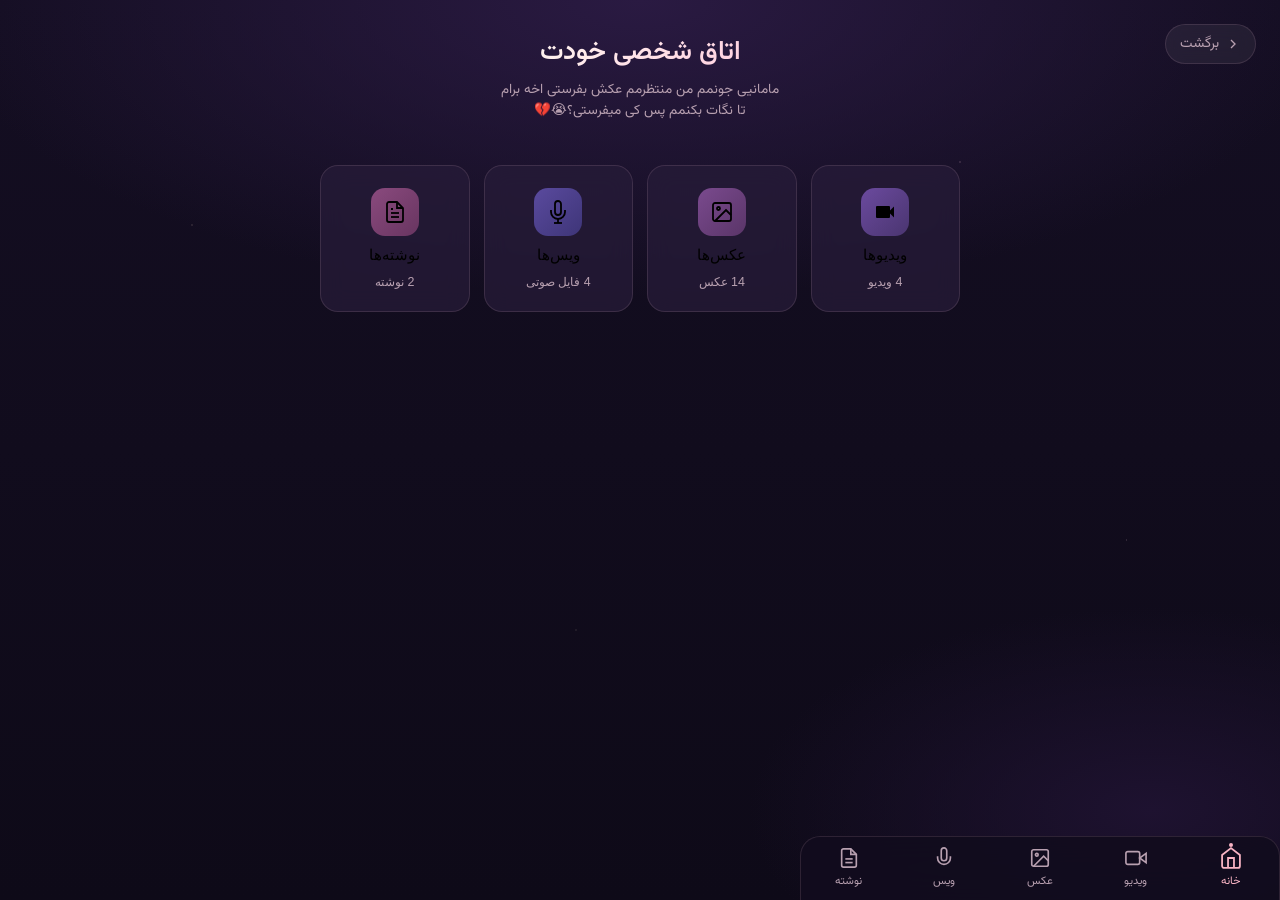
==== commit 85d966b5: "Update subtitle text in private.html" ====
--- a/private.html
+++ b/private.html
@@ -25,7 +25,7 @@
       برگشت
     </button>
     <h1 class="priv-title">اتاق شخصی خودت</h1>
-    <p class="priv-subtitle">اینجا هرچیزی که ببینی راجب شوهرته پس عشقشو ببر🥳🥳🥳</p>
+    <p class="priv-subtitle">مامانیی جونمم من منتظرمم عکش بفرستی اخه برام تا نگات بکنمم پس کی میفرستی؟😭💔</p>
   </header>
 
   <div class="sections-wrap">
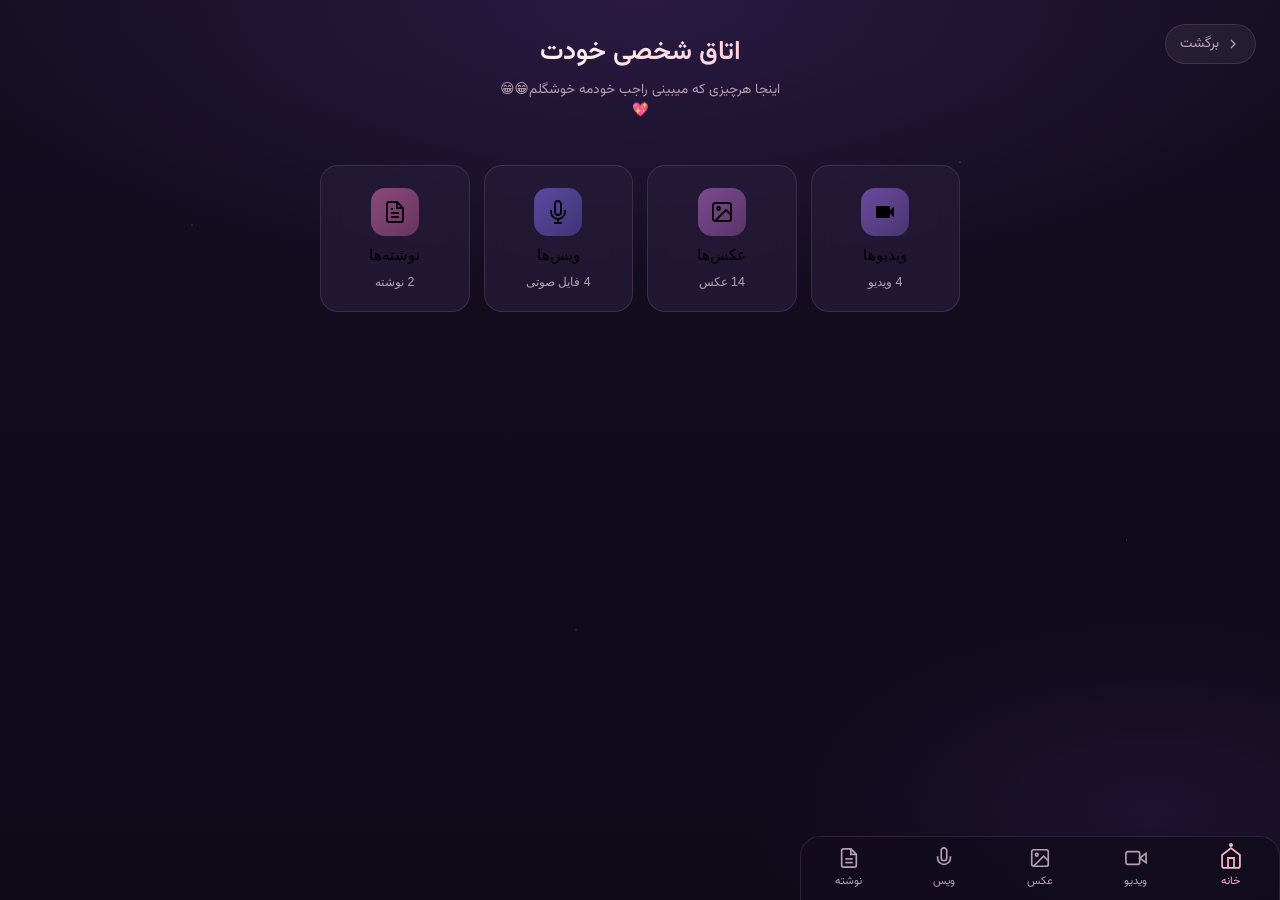
==== commit 02180274: "Update subtitle text in private.html" ====
--- a/private.html
+++ b/private.html
@@ -25,7 +25,7 @@
       برگشت
     </button>
     <h1 class="priv-title">اتاق شخصی خودت</h1>
-    <p class="priv-subtitle">مامانیی جونمم من منتظرمم عکش بفرستی اخه برام تا نگات بکنمم پس کی میفرستی؟😭💔</p>
+    <p class="priv-subtitle">اینجا هرچیزی که میبینی راجب خودمه خوشگلم😁😁💖</p>
   </header>
 
   <div class="sections-wrap">
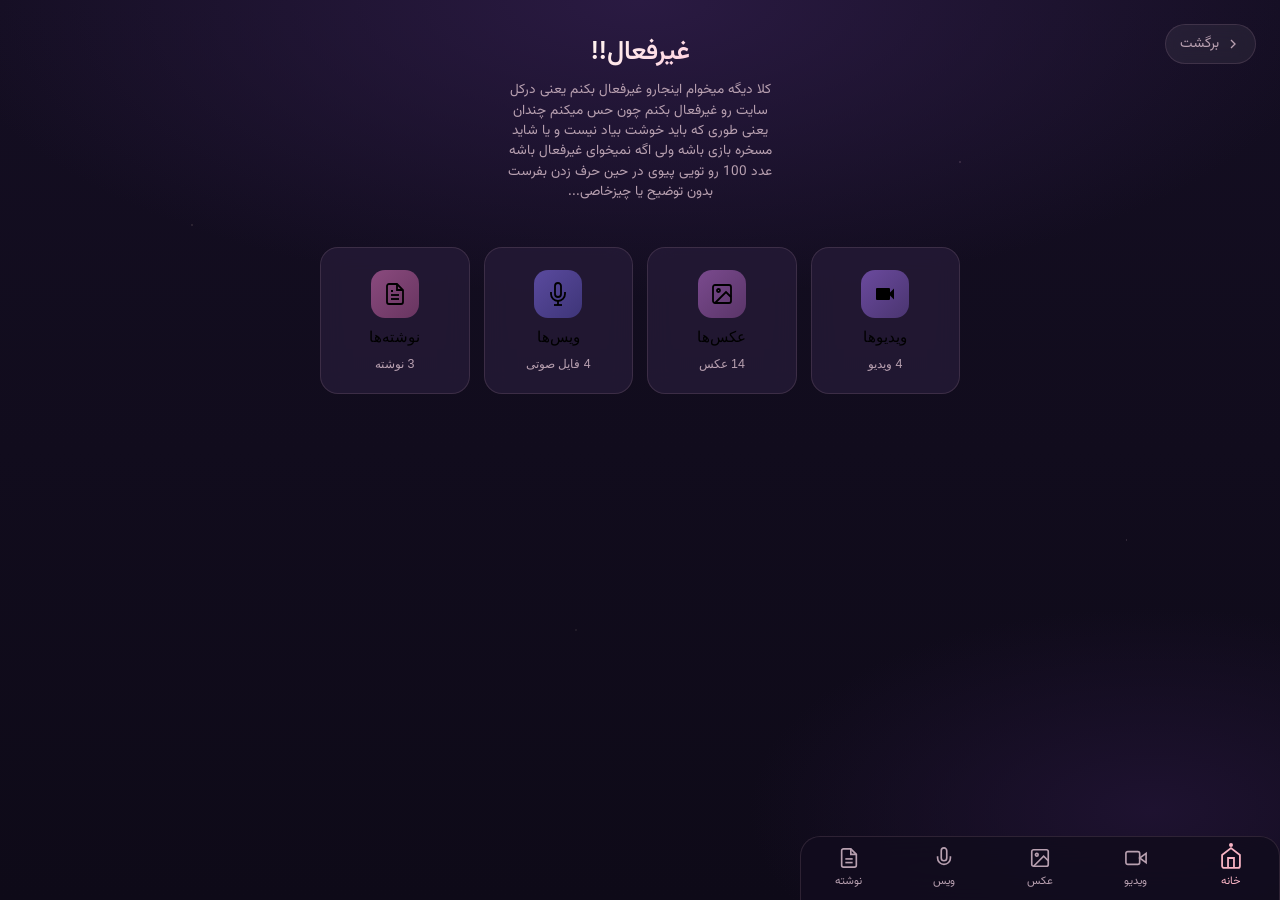
==== commit 7711b91f: "Update private page title and subtitle content" ====
--- a/private.html
+++ b/private.html
@@ -24,8 +24,8 @@
       </svg>
       برگشت
     </button>
-    <h1 class="priv-title">اتاق شخصی خودت</h1>
-    <p class="priv-subtitle">اینجا هرچیزی که میبینی راجب خودمه خوشگلم😁😁💖</p>
+    <h1 class="priv-title">غیرفعال!!</h1>
+    <p class="priv-subtitle">کلا دیگه میخوام اینجارو غیرفعال بکنم یعنی درکل سایت رو غیرفعال بکنم چون حس میکنم چندان یعنی طوری که باید خوشت بیاد نیست و یا شاید مسخره بازی باشه ولی اگه نمیخوای غیرفعال باشه عدد 100 رو تویی پیوی در حین حرف زدن بفرست بدون توضیح یا چیزخاصی...</p>
   </header>
 
   <div class="sections-wrap">
